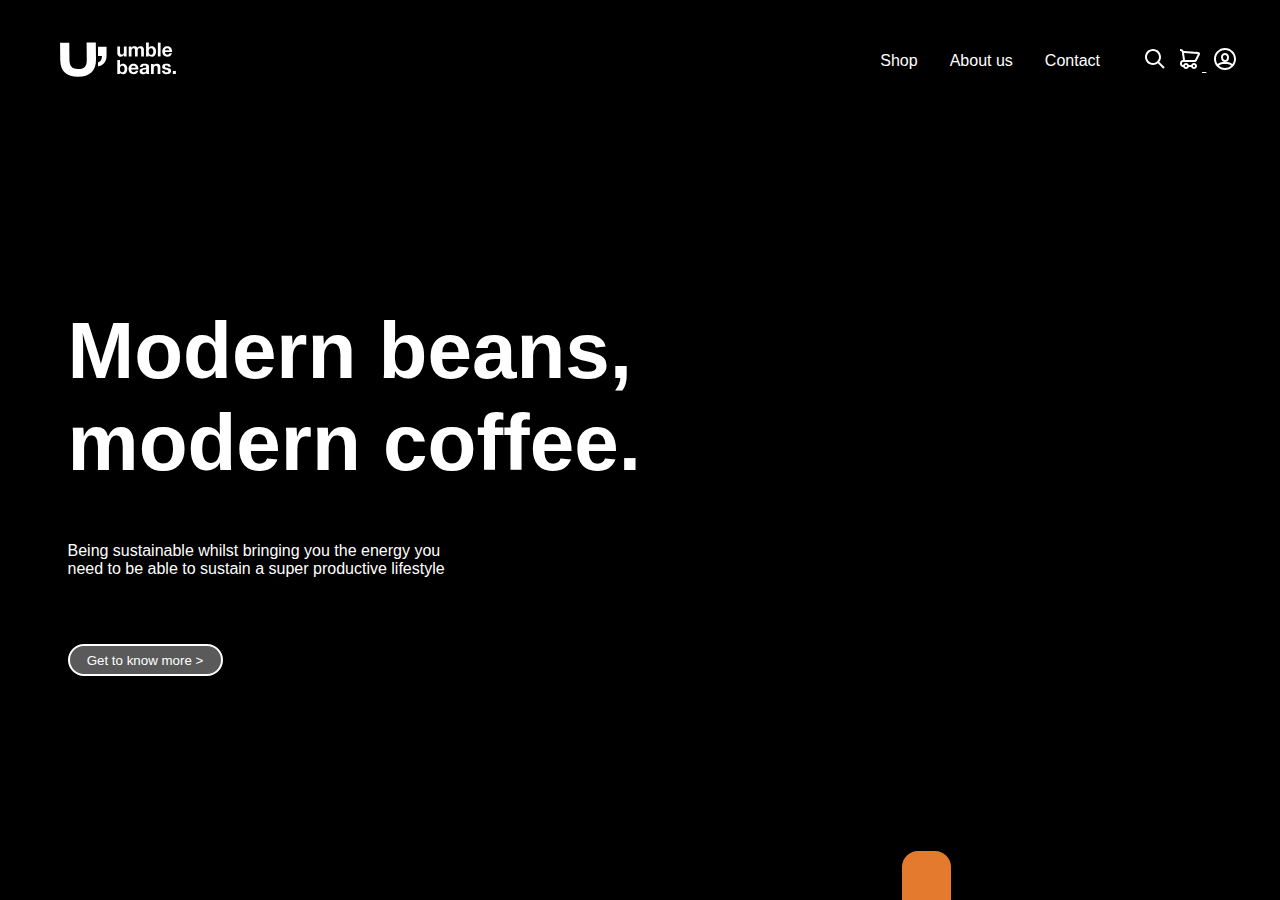
==== index.html @ 1041ba81 "added links to shopping cart" ====
<!DOCTYPE html>
<html lang="en">
  <head>
    <meta charset="UTF-8" />
    <meta http-equiv="X-UA-Compatible" content="IE=edge" />
    <meta name="viewport" content="width=device-width, initial-scale=1.0" />
    <title>Umble Beans</title>
    <link rel="stylesheet" href="style.css" />
    <link rel="icon" href="logos/logo-simple-white.svg" />
  </head>
  <body>
    <div class="hcontainer">
      <nav class="nav">
        <div class="nav-left">
          <a href="./index.html">
            <img
              src="./logos/logo-white.svg"
              alt="umble beans logo"
              class="nav-logo"
            />
          </a>
        </div>
        <div class="nav-right">
          <a href="product-page.html" class="nav-item">Shop</a>
          <a class="nav-item">About us</a>
          <a class="nav-item">Contact</a>
          <div class="nav-icon-wrapper">
            <a class="nav-icon">
              <img src="./icons/search.svg" alt="search-icon" />
            </a>
            <a class="nav-icon" href="./shopping-cart.html">
              <img src="./icons/cart.svg" alt="shopping-cart-icon" />
            </a>
            <a class="nav-icon">
              <img src="./icons/user.svg" alt="user-profile-icon" />
            </a>
          </div>
        </div>
      </nav>
      <main class="main">
        <div class="main_content">
          <h1 class="modern_h1">Modern beans, modern coffee.</h1>
          <p class="intro">
            Being sustainable whilst bringing you the energy you need to be able
            to sustain a super productive lifestyle
          </p>
          <a href="#"><button class="btn_more">Get to know more ></button></a>
        </div>
        <div class="chatbox"><div class="chat"></div></div>
      </main>
    </div>
  </body>
</html>
---- style.css ----
body,
html {
  margin: 0;
  background-color: black;
  font-family: Helvetica, sans-serif;
  /* here we have to change it so that it's some kinda google font other whise it doesnt work on windows and linux */
}
.hcontainer {
  display: grid;
  grid-template-columns: 1fr 1fr 1fr 1fr;
  grid-template-rows: 1fr 7fr;
  grid-template-areas:
    "nav nav nav nav"
    "main main main main";
  height: 100vh;
}

/* NAVIGATION */
.nav {
  display: flex;
  flex-direction: row;
  align-items: center;
  justify-content: space-between;
  align-content: center;
  flex-wrap: wrap;
  padding: 2.5rem;
  font-style: bold;
  grid-area: nav;
  max-height: 7vh;
}

.nav-left {
  display: flex;
  align-items: center;
  flex-direction: row;
}

.nav-right {
  display: flex;
  flex-direction: row;
  align-items: center;
}

.nav-item {
  color: white;
  padding-left: 1rem;
  padding-right: 1rem;
  text-decoration: none;
}

.nav-item:hover {
  color: orange;
  text-decoration: underline;
  cursor: pointer;
}

.nav-icon {
  color: white;
  padding-left: 0.2rem;
  padding-right: 0.2rem;
}

.nav-icon-wrapper {
  margin-left: 1.5rem;
}

.nav-logo {
  width: 10vw;
  margin-left: 1vw;
}

.main {
  display: grid;
  grid-area: main;
  background-color: rgb(0, 0, 0);
  grid-template-columns: 1fr 1fr;
  grid-template-rows: 2fr 9fr 1fr;
  grid-template-areas:
    " . . "
    "  main_content . "
    " . chatbox ";
  justify-items: center;
  color: #ffffff;
  background-image: url("Images/start-background.png");
  background-repeat: no-repeat;
  background-size: cover;
  align-items: flex-start;
  padding-left: 5%;
}

.main_content {
  grid-area: main_content;
}
.modern_h1 {
  max-width: 601px;
}
.chatbox {
  grid-area: chatbox;
  display: flex;
  align-items: flex-end;
  justify-content: center;
  height: 100%;
  justify-content: flex-end;
  margin-right: 100px;
}
.chat {
  grid-area: chat;
  width: 49px;
  height: 49px;
  left: 1165px;
  top: 783px;
  background: #e37a2d;
  border-radius: 16px 16px 0px 0px;
}
.btn_more {
  box-sizing: border-box;

  width: 155px;
  height: 32px;
  left: 1056px;
  top: 471px;

  background: #5a5a5a;
  border: 2px solid #ffffff;
  border-radius: 19px;
  color: #ffffff;
  cursor: pointer;
  margin-top: 50px;
}
h1 {
  font-size: 60pt;
}
.intro {
  max-width: 400px;
}
::-webkit-scrollbar {
  width: 0.5rem;
}
::-webkit-scrollbar-track {
  background: black;
  margin-block: 5px;
}
::-webkit-scrollbar-thumb {
  background: #e37a2d;
  border-radius: 4px;
}

@media only screen and (min-width: 2000px) {
  h1 {
    font-size: 80pt;
  }
}
@media only screen and (max-width: 900px) {
  h1 {
    font-size: 35pt;
  }
  .main {
    display: grid;
    grid-area: main;
    background-color: rgb(0, 0, 0);
    grid-template-columns: 1fr 1fr;
    grid-template-rows: 9fr 1fr;
    grid-template-areas:
      "  main_content . "
      " . chatbox ";
    justify-items: center;
    color: #ffffff;
    background-image: url("Images/start-background.png");
    background-repeat: no-repeat;
    background-size: cover;
    align-items: flex-start;
    padding-left: 5%;
  }
  .main_content {
    max-width: 500px;
    min-width: 300px;
  }
  .nav {
    display: flex;
    flex-direction: row;
    align-items: center;
    justify-content: space-between;
    align-content: center;
    flex-wrap: wrap;
    padding: 1rem;
    font-style: bold;
    grid-area: nav;
    max-height: 5vh;
  }
}

/* HOME */
.pcontainer {
  display: grid;
  grid-template-columns: 1fr 1fr 1fr 1fr;
  grid-template-rows: auto auto 200px auto;
  grid-template-areas:
    "nav nav nav nav"
    "header header header header"
    " . . . . "
    "pmain pmain pmain pmain";
    padding-bottom: 10px;
}
.all-products {
  color: #ffffff;
  margin-top: -143.09px;
}
.all-products-text {
  font-size: 38pt;
}

.pmain {
  display: grid;
  grid-area: pmain;
  grid-template-columns: repeat(auto-fit, 400px);
  gap: 3rem;
  justify-content: center;
}
.pcontent {
  background-color: rgb(202, 202, 202);
  height: 400px;
  border-radius: 10px;
  cursor: pointer;
  overflow: hidden;
  position: relative;
  display: grid;
}
.product {
  width: 400px;
}
.img-container {
  margin-top: -15%;
  height: 400px;
}

.product-name {
  background-color: rgb(255, 255, 255);
  height: 150px;
  margin-top: -15%;
  display: flex;
  flex-direction: row-reverse;
  justify-content: space-between;
  padding: 20px;
  
  
}
.add{
  width: 20px;
  height: 20px;
  border-radius: 20px;
  border-style: solid;
  border-color: black;
  border-width: 2px;
}
.name-price{
  color: black;
  display: flex;
  flex-direction: column;
  align-items: flex-start;


}
.price{
  margin-left: 0;
  margin-top: 7px;

}
.name{
  margin: 0;

}
.header{
  grid-area: header;
  background-color: white;
}
.header-left {
 
  color: black;
  font-family: Arial, Helvetica, sans-serif;
  font-size: medium;
  display: flex;
  justify-content: flex-start;
  padding-inline-start: 2%;
  padding-inline-end: 20%;
  justify-content: space-between;
  height: 3.5rem;
  align-items: center;
  width: 50%;
}
.products:hover,
.products:focus {
  color: #e37a2d;
  cursor: pointer;
  text-decoration-line: underline;
  
}


@media only screen and (max-width: 900px) {
  .pmain {
    display: grid;
    grid-area: pmain;
    grid-template-columns: repeat(auto-fit, 300px);
    gap: 3rem;
    justify-content: center;
  }
  .pcontent {
    background-color: rgb(202, 202, 202);
    height: 300px;
    border-radius: 10px;
    cursor: pointer;
  }
  .product {
    width: 300px;
  }
  .img-container {
    margin-top: -15%;
    height: 300px;
  }
  .product-name {
    background-color: rgb(255, 255, 255);
    height: 150px;
    margin-top: -15%;
    display: flex;
    flex-direction: row-reverse;
    justify-content: space-between;
    padding: 10px;
    
    
  }
}
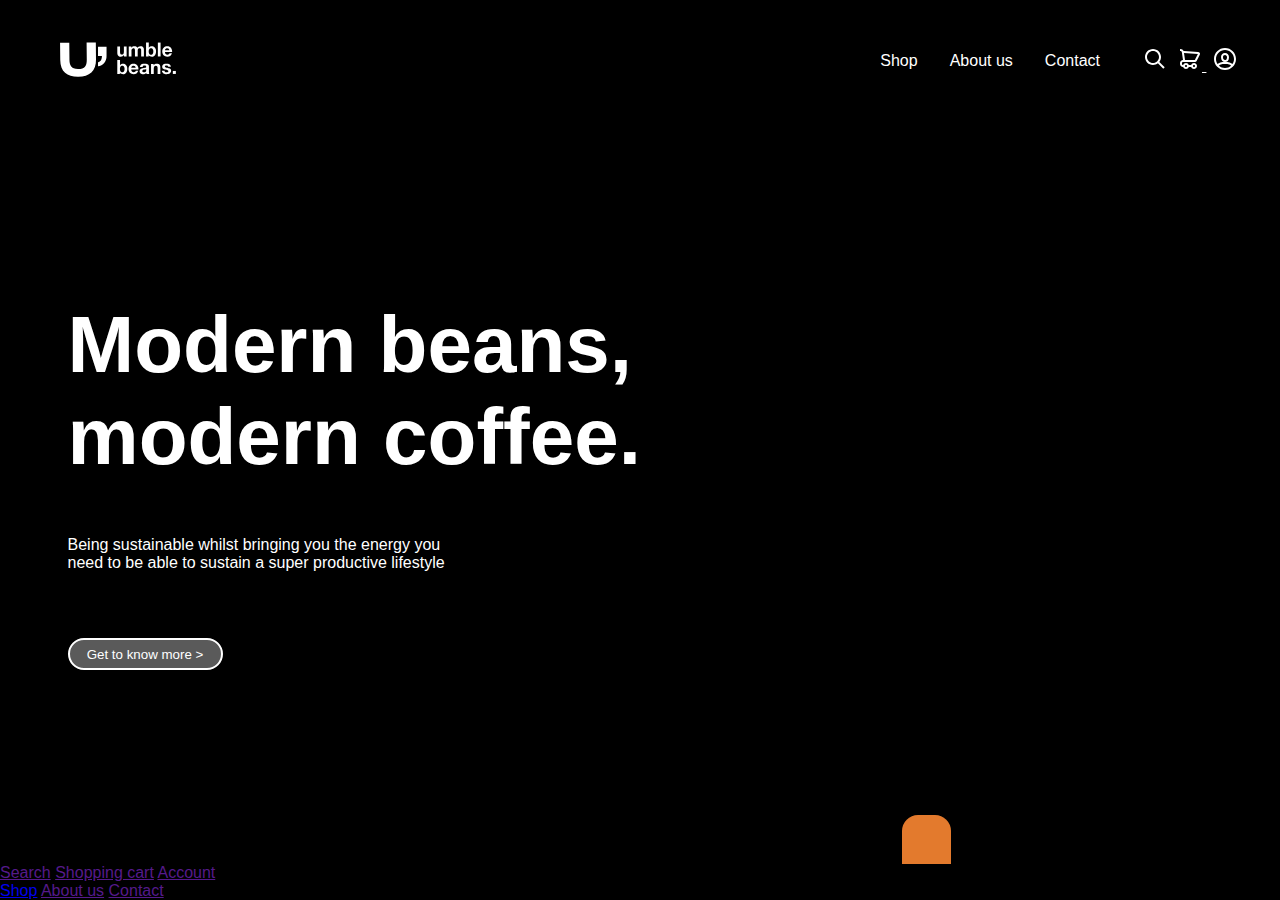
==== commit e0e29d3c: "hamburger" ====
--- a/index.html
+++ b/index.html
@@ -7,9 +7,24 @@
     <title>Umble Beans</title>
     <link rel="stylesheet" href="style.css" />
     <link rel="icon" href="logos/logo-simple-white.svg" />
+    <script src="main.js" defer></script>
   </head>
   <body>
     <div class="hcontainer">
+      <div class="slide-menu">
+        <nav class="slide-nav">
+          <div class="slide-icons">
+            <a class="slide-nav-item" href="">Search</a>
+            <a class="slide-nav-item" href="">Shopping cart</a>
+            <a class="slide-nav-item" href="">Account</a>
+          </div>
+          <div class="pages">
+            <a class="slide-nav-item" href="product-page.html">Shop</a>
+            <a class="slide-nav-item" href="">About us</a>
+            <a class="slide-nav-item" href="">Contact</a>
+          </div>
+        </nav>
+      </div>
       <nav class="nav">
         <div class="nav-left">
           <a href="./index.html">
@@ -35,6 +50,9 @@
               <img src="./icons/user.svg" alt="user-profile-icon" />
             </a>
           </div>
+          <div class="hamburger-btn">
+            <div class="hamburger"></div>
+          </div>
         </div>
       </nav>
       <main class="main">
--- a/style.css
+++ b/style.css
@@ -182,10 +182,148 @@
     justify-content: space-between;
     align-content: center;
     flex-wrap: wrap;
-    padding: 1rem;
+    padding: 2.5rem;
     font-style: bold;
     grid-area: nav;
     max-height: 5vh;
+    position: relative;
+  }
+  .nav-left {
+    display: flex;
+    align-items: center;
+    flex-direction: row;
+  }
+
+  .nav-right {
+    display: flex;
+    flex-direction: row;
+    align-items: center;
+  }
+
+  .nav-item {
+    color: white;
+    padding-left: 1rem;
+    padding-right: 1rem;
+    text-decoration: none;
+    display: none;
+  }
+
+  .nav-item:hover {
+    color: orange;
+    text-decoration: underline;
+    cursor: pointer;
+  }
+
+  .nav-icon {
+    color: white;
+    padding-left: 0.2rem;
+    padding-right: 0.2rem;
+    display: none;
+  }
+
+  .nav-icon-wrapper {
+    margin-left: 1.5rem;
+  }
+
+  .nav-logo {
+    max-width: 70px;
+    min-height: 60px;
+
+    margin-left: 1vw;
+    content: url("/logos/logo-simple-white.svg");
+  }
+  .hamburger-btn {
+    position: relative;
+    display: flex;
+    justify-content: center;
+    align-items: center;
+    cursor: pointer;
+    transition: all 0.5s ease-in-out;
+    width: 40px;
+    height: 40px;
+  }
+  .hamburger {
+    width: 30px;
+    height: 4px;
+    background-color: #ffffff;
+    border-radius: 2px;
+    transition: all 0.5s ease-in-out;
+  }
+
+  .hamburger::before,
+  .hamburger::after {
+    content: "";
+    position: absolute;
+    width: 30px;
+    height: 4px;
+    background-color: #ffffff;
+    border-radius: 2px;
+    transition: all 0.5s ease-in-out;
+  }
+  .hamburger::before {
+    transform: translateY(-10px);
+  }
+  .hamburger::after {
+    transform: translateY(10px);
+  }
+  .hamburger-btn.open .hamburger {
+    transform: translate(20px);
+    background: transparent;
+  }
+  .hamburger-btn.open .hamburger::before {
+    transform: rotate(45deg) translate(-15px, 15px);
+  }
+  .hamburger-btn.open .hamburger::after {
+    transform: rotate(-45deg) translate(-15px, -15px);
+  }
+  .slide-menu {
+    position: relative;
+    display: grid;
+    grid-column-start: 1;
+    grid-column-end: 5;
+    grid-row-start: 2;
+    grid-row-end: 3;
+    background-color: rgba(2, 2, 2, 1);
+    z-index: 2;
+    display: none;
+  }
+  .slide-menu.open-slide {
+    display: flex;
+    animation-name: slide;
+    animation-duration: 0.5s;
+    animation-fill-mode: forwards;
+    animation-timing-function: ease-in-out;
+  }
+  .slide-nav {
+    display: flex;
+    flex-direction: column;
+    height: 50%;
+    margin-left: 15px;
+  }
+  .slide-icons,
+  .pages {
+    display: flex;
+    flex-direction: column;
+    gap: 5px;
+    font-size: 15pt;
+    margin-top: 50px;
+  }
+  .slide-nav-item {
+    color: white;
+    text-decoration: none;
+  }
+  .slide-nav-item:hover {
+    color: orange;
+    text-decoration: underline;
+  }
+}
+
+@keyframes slide {
+  0% {
+    transform: translateX(100%);
+  }
+  100% {
+    transform: translateX(20%);
   }
 }
 
@@ -199,7 +337,7 @@
     "header header header header"
     " . . . . "
     "pmain pmain pmain pmain";
-    padding-bottom: 10px;
+  padding-bottom: 10px;
 }
 .all-products {
   color: #ffffff;
@@ -241,10 +379,8 @@
   flex-direction: row-reverse;
   justify-content: space-between;
   padding: 20px;
-  
-  
-}
-.add{
+}
+.add {
   width: 20px;
   height: 20px;
   border-radius: 20px;
@@ -252,29 +388,24 @@
   border-color: black;
   border-width: 2px;
 }
-.name-price{
+.name-price {
   color: black;
   display: flex;
   flex-direction: column;
   align-items: flex-start;
-
-
-}
-.price{
+}
+.price {
   margin-left: 0;
   margin-top: 7px;
-
-}
-.name{
+}
+.name {
   margin: 0;
-
-}
-.header{
+}
+.header {
   grid-area: header;
   background-color: white;
 }
 .header-left {
- 
   color: black;
   font-family: Arial, Helvetica, sans-serif;
   font-size: medium;
@@ -292,9 +423,7 @@
   color: #e37a2d;
   cursor: pointer;
   text-decoration-line: underline;
-  
-}
-
+}
 
 @media only screen and (max-width: 900px) {
   .pmain {
@@ -325,7 +454,5 @@
     flex-direction: row-reverse;
     justify-content: space-between;
     padding: 10px;
-    
-    
-  }
-}
+  }
+}
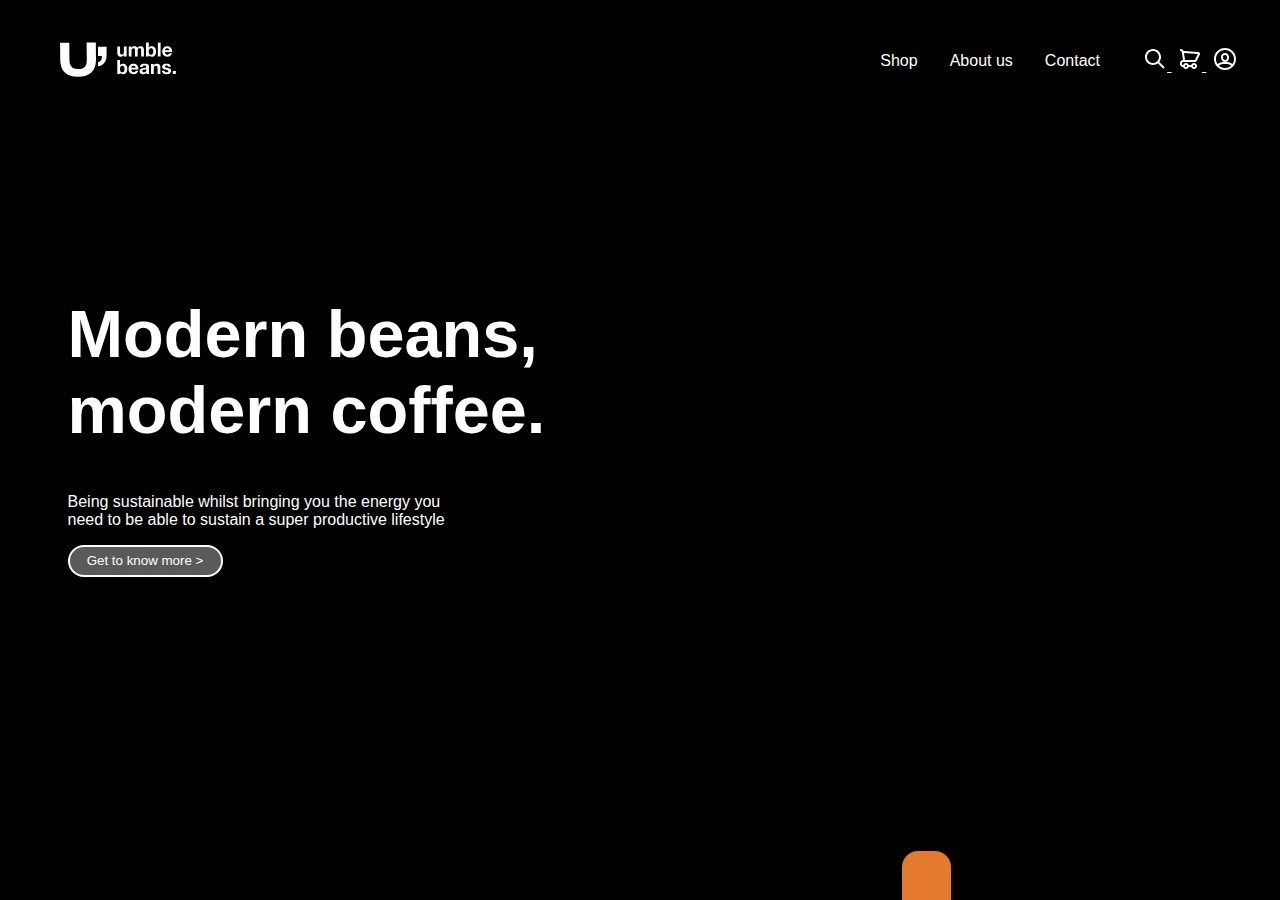
==== commit b850889c: "small screen header" ====
--- a/index.html
+++ b/index.html
@@ -40,7 +40,7 @@
           <a class="nav-item">About us</a>
           <a class="nav-item">Contact</a>
           <div class="nav-icon-wrapper">
-            <a class="nav-icon">
+            <a class="nav-icon" href="">
               <img src="./icons/search.svg" alt="search-icon" />
             </a>
             <a class="nav-icon" href="./shopping-cart.html">
--- a/style.css
+++ b/style.css
@@ -3,8 +3,14 @@
   margin: 0;
   background-color: black;
   font-family: Helvetica, sans-serif;
+  overflow-x: hidden;
+
   /* here we have to change it so that it's some kinda google font other whise it doesnt work on windows and linux */
 }
+html.html-noscroll {
+  overflow-y: hidden;
+}
+
 .hcontainer {
   display: grid;
   grid-template-columns: 1fr 1fr 1fr 1fr;
@@ -125,10 +131,9 @@
   border-radius: 19px;
   color: #ffffff;
   cursor: pointer;
-  margin-top: 50px;
 }
 h1 {
-  font-size: 60pt;
+  font-size: 50pt;
 }
 .intro {
   max-width: 400px;
@@ -144,6 +149,9 @@
   background: #e37a2d;
   border-radius: 4px;
 }
+.slide-menu {
+  display: none;
+}
 
 @media only screen and (min-width: 2000px) {
   h1 {
@@ -154,6 +162,7 @@
   h1 {
     font-size: 35pt;
   }
+
   .main {
     display: grid;
     grid-area: main;
@@ -230,7 +239,7 @@
     min-height: 60px;
 
     margin-left: 1vw;
-    content: url("/logos/logo-simple-white.svg");
+    content: url("logos/logo-simple-white.svg");
   }
   .hamburger-btn {
     position: relative;
@@ -286,6 +295,8 @@
     background-color: rgba(2, 2, 2, 1);
     z-index: 2;
     display: none;
+    border-radius: 0px 20px;
+    padding-left: 30%;
   }
   .slide-menu.open-slide {
     display: flex;
@@ -328,6 +339,7 @@
 }
 
 /* HOME */
+
 .pcontainer {
   display: grid;
   grid-template-columns: 1fr 1fr 1fr 1fr;
@@ -404,6 +416,9 @@
 .header {
   grid-area: header;
   background-color: white;
+  display: flex;
+  justify-content: space-between;
+  min-height: 5vh;
 }
 .header-left {
   color: black;
@@ -412,11 +427,28 @@
   display: flex;
   justify-content: flex-start;
   padding-inline-start: 2%;
-  padding-inline-end: 20%;
   justify-content: space-between;
   height: 3.5rem;
   align-items: center;
   width: 50%;
+}
+.header-right {
+  display: flex;
+  padding-inline-end: 5%;
+  align-items: center;
+  gap: 10px;
+}
+.filter,
+.sort {
+  width: 109px;
+  height: 34px;
+  left: 987px;
+  top: 145px;
+  border: 1px solid #7c7c7c;
+  border-radius: 18px;
+  display: flex;
+  justify-content: space-around;
+  align-items: center;
 }
 .products:hover,
 .products:focus {
@@ -424,14 +456,42 @@
   cursor: pointer;
   text-decoration-line: underline;
 }
+.pslide-menu {
+  display: none;
+}
+.small-header {
+  display: none;
+}
 
 @media only screen and (max-width: 900px) {
   .pmain {
-    display: grid;
-    grid-area: pmain;
     grid-template-columns: repeat(auto-fit, 300px);
     gap: 3rem;
-    justify-content: center;
+  }
+  .small-header {
+    display: flex;
+    justify-content: space-between;
+    width: 100%;
+    padding-inline-start: 10%;
+    padding-inline-end: 10%;
+    font-weight: bolder;
+    font-size: 13pt;
+  }
+  .small-header-right,
+  .small-header-left {
+    display: flex;
+    gap: 10px;
+    align-items: center;
+  }
+  .small-downarrow {
+    height: 8px;
+  }
+  .small-filter {
+    height: 16px;
+  }
+  .header-left,
+  .header-right {
+    display: none;
   }
   .pcontent {
     background-color: rgb(202, 202, 202);
@@ -455,4 +515,52 @@
     justify-content: space-between;
     padding: 10px;
   }
-}
+
+  .pslide-menu {
+    position: relative;
+
+    background-color: rgba(2, 2, 2, 1);
+    display: none;
+    grid-column-start: 1;
+    grid-column-end: 5;
+    grid-row-start: 2;
+    grid-row-end: 5;
+    z-index: 2;
+    height: 100vh;
+    border-radius: 0px 20px;
+    padding-left: 30%;
+  }
+  .pslide-menu.popen-slide {
+    display: flex;
+    animation-name: slide;
+    animation-duration: 0.5s;
+    animation-fill-mode: forwards;
+    animation-timing-function: ease-in-out;
+  }
+
+  .slide-nav {
+    display: flex;
+    flex-direction: column;
+    height: 50%;
+    margin-left: 15px;
+    position: sticky;
+    top: 0;
+    z-index: 3;
+  }
+  .slide-icons,
+  .pages {
+    display: flex;
+    flex-direction: column;
+    gap: 5px;
+    font-size: 15pt;
+    margin-top: 50px;
+  }
+  .slide-nav-item {
+    color: white;
+    text-decoration: none;
+  }
+  .slide-nav-item:hover {
+    color: orange;
+    text-decoration: underline;
+  }
+}
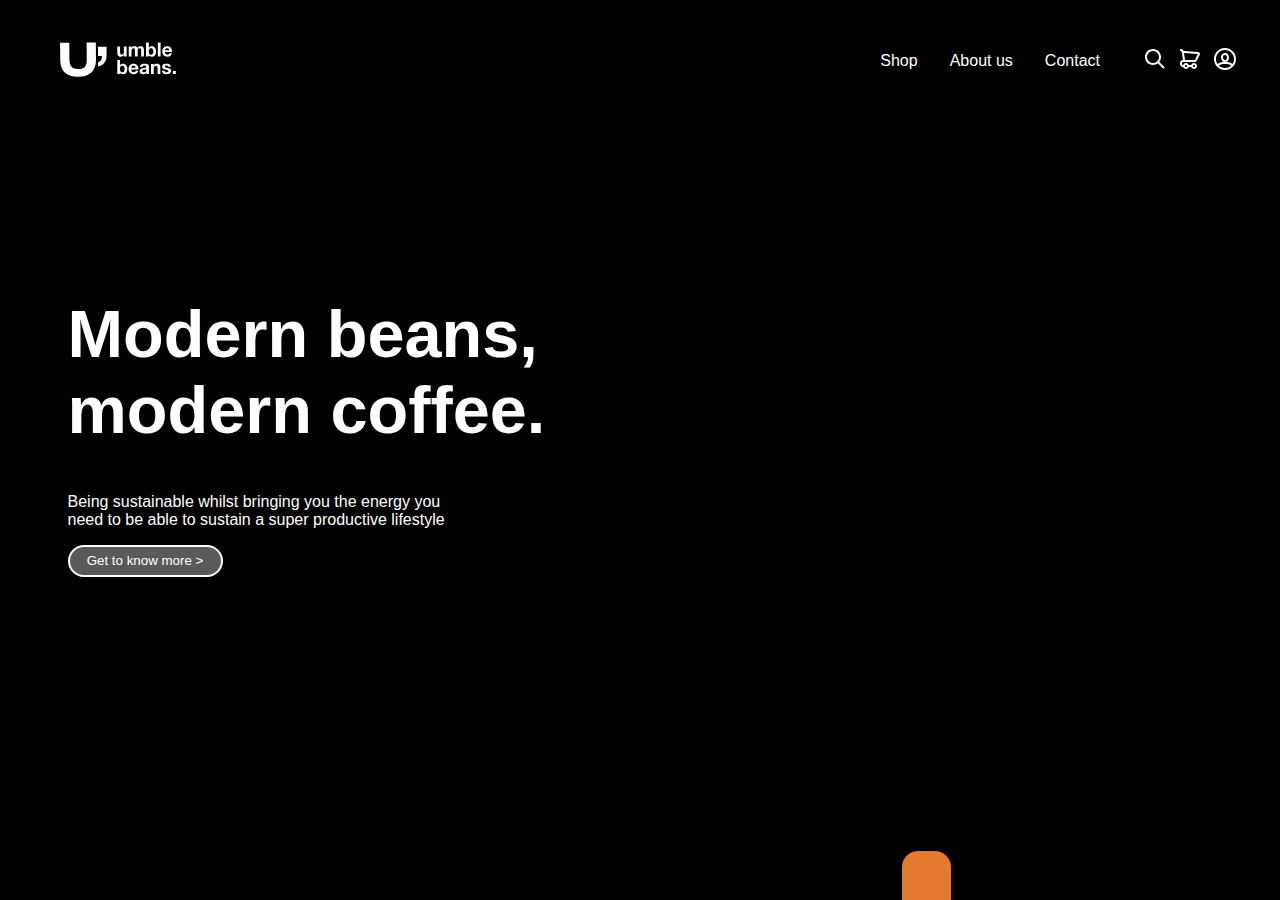
==== commit 1b3fb03b: "shopping cart counter added (somewhat)" ====
--- a/index.html
+++ b/index.html
@@ -15,7 +15,9 @@
         <nav class="slide-nav">
           <div class="slide-icons">
             <a class="slide-nav-item" href="">Search</a>
-            <a class="slide-nav-item" href="">Shopping cart</a>
+            <a class="slide-nav-item" href="shopping-cart.html"
+              >Shopping cart</a
+            >
             <a class="slide-nav-item" href="">Account</a>
           </div>
           <div class="pages">
--- a/style.css
+++ b/style.css
@@ -7,10 +7,69 @@
 
   /* here we have to change it so that it's some kinda google font other whise it doesnt work on windows and linux */
 }
+/* Removes overflow when slide menu is open. Triggered by js */
 html.html-noscroll {
   overflow-y: hidden;
 }
 
+/* NAVIGATION */
+.nav {
+  display: flex;
+  flex-direction: row;
+  align-items: center;
+  justify-content: space-between;
+  align-content: center;
+  flex-wrap: wrap;
+  padding: 2.5rem;
+  font-style: bold;
+  grid-area: nav;
+  max-height: 7vh;
+}
+
+.nav a {
+  text-decoration: none;
+}
+
+.nav-left {
+  display: flex;
+  align-items: center;
+  flex-direction: row;
+}
+
+.nav-right {
+  display: flex;
+  flex-direction: row;
+  align-items: center;
+}
+
+.nav-item {
+  color: white;
+  padding-left: 1rem;
+  padding-right: 1rem;
+  text-decoration: none;
+}
+
+.nav-item:hover {
+  color: orange;
+  text-decoration: underline;
+  cursor: pointer;
+}
+
+.nav-icon {
+  color: white;
+  padding-left: 0.2rem;
+  padding-right: 0.2rem;
+}
+
+.nav-icon-wrapper {
+  margin-left: 1.5rem;
+}
+
+.nav-logo {
+  width: 10vw;
+  margin-left: 1vw;
+}
+/*Home */
 .hcontainer {
   display: grid;
   grid-template-columns: 1fr 1fr 1fr 1fr;
@@ -19,60 +78,6 @@
     "nav nav nav nav"
     "main main main main";
   height: 100vh;
-}
-
-/* NAVIGATION */
-.nav {
-  display: flex;
-  flex-direction: row;
-  align-items: center;
-  justify-content: space-between;
-  align-content: center;
-  flex-wrap: wrap;
-  padding: 2.5rem;
-  font-style: bold;
-  grid-area: nav;
-  max-height: 7vh;
-}
-
-.nav-left {
-  display: flex;
-  align-items: center;
-  flex-direction: row;
-}
-
-.nav-right {
-  display: flex;
-  flex-direction: row;
-  align-items: center;
-}
-
-.nav-item {
-  color: white;
-  padding-left: 1rem;
-  padding-right: 1rem;
-  text-decoration: none;
-}
-
-.nav-item:hover {
-  color: orange;
-  text-decoration: underline;
-  cursor: pointer;
-}
-
-.nav-icon {
-  color: white;
-  padding-left: 0.2rem;
-  padding-right: 0.2rem;
-}
-
-.nav-icon-wrapper {
-  margin-left: 1.5rem;
-}
-
-.nav-logo {
-  width: 10vw;
-  margin-left: 1vw;
 }
 
 .main {
@@ -162,85 +167,36 @@
   h1 {
     font-size: 35pt;
   }
-
   .main {
-    display: grid;
-    grid-area: main;
-    background-color: rgb(0, 0, 0);
     grid-template-columns: 1fr 1fr;
     grid-template-rows: 9fr 1fr;
     grid-template-areas:
       "  main_content . "
       " . chatbox ";
-    justify-items: center;
-    color: #ffffff;
     background-image: url("Images/start-background.png");
-    background-repeat: no-repeat;
-    background-size: cover;
-    align-items: flex-start;
-    padding-left: 5%;
   }
   .main_content {
     max-width: 500px;
     min-width: 300px;
   }
   .nav {
-    display: flex;
-    flex-direction: row;
-    align-items: center;
-    justify-content: space-between;
-    align-content: center;
-    flex-wrap: wrap;
-    padding: 2.5rem;
-    font-style: bold;
-    grid-area: nav;
     max-height: 5vh;
-    position: relative;
-  }
-  .nav-left {
-    display: flex;
-    align-items: center;
-    flex-direction: row;
-  }
-
-  .nav-right {
-    display: flex;
-    flex-direction: row;
-    align-items: center;
   }
 
   .nav-item {
-    color: white;
-    padding-left: 1rem;
-    padding-right: 1rem;
-    text-decoration: none;
     display: none;
   }
 
-  .nav-item:hover {
-    color: orange;
-    text-decoration: underline;
-    cursor: pointer;
-  }
-
   .nav-icon {
-    color: white;
-    padding-left: 0.2rem;
-    padding-right: 0.2rem;
     display: none;
-  }
-
-  .nav-icon-wrapper {
-    margin-left: 1.5rem;
   }
 
   .nav-logo {
     max-width: 70px;
     min-height: 60px;
-
-    margin-left: 1vw;
     content: url("logos/logo-simple-white.svg");
   }
+  /*The hamburger menu was implemented from codeSTACKr's youtube video: https://www.youtube.com/watch?v=dIyVTjJAkLw&ab_channel=codeSTACKr*/
   .hamburger-btn {
     position: relative;
     display: flex;
@@ -285,6 +241,7 @@
   .hamburger-btn.open .hamburger::after {
     transform: rotate(-45deg) translate(-15px, -15px);
   }
+  /*Slide menu triggered from js by pressing the hamburger-btn*/
   .slide-menu {
     position: relative;
     display: grid;
@@ -338,7 +295,7 @@
   }
 }
 
-/* HOME */
+/* Shop */
 
 .pcontainer {
   display: grid;
@@ -470,10 +427,8 @@
   }
   .small-header {
     display: flex;
-    justify-content: space-between;
+    justify-content: space-around;
     width: 100%;
-    padding-inline-start: 10%;
-    padding-inline-end: 10%;
     font-weight: bolder;
     font-size: 13pt;
   }
@@ -537,30 +492,4 @@
     animation-fill-mode: forwards;
     animation-timing-function: ease-in-out;
   }
-
-  .slide-nav {
-    display: flex;
-    flex-direction: column;
-    height: 50%;
-    margin-left: 15px;
-    position: sticky;
-    top: 0;
-    z-index: 3;
-  }
-  .slide-icons,
-  .pages {
-    display: flex;
-    flex-direction: column;
-    gap: 5px;
-    font-size: 15pt;
-    margin-top: 50px;
-  }
-  .slide-nav-item {
-    color: white;
-    text-decoration: none;
-  }
-  .slide-nav-item:hover {
-    color: orange;
-    text-decoration: underline;
-  }
-}
+}
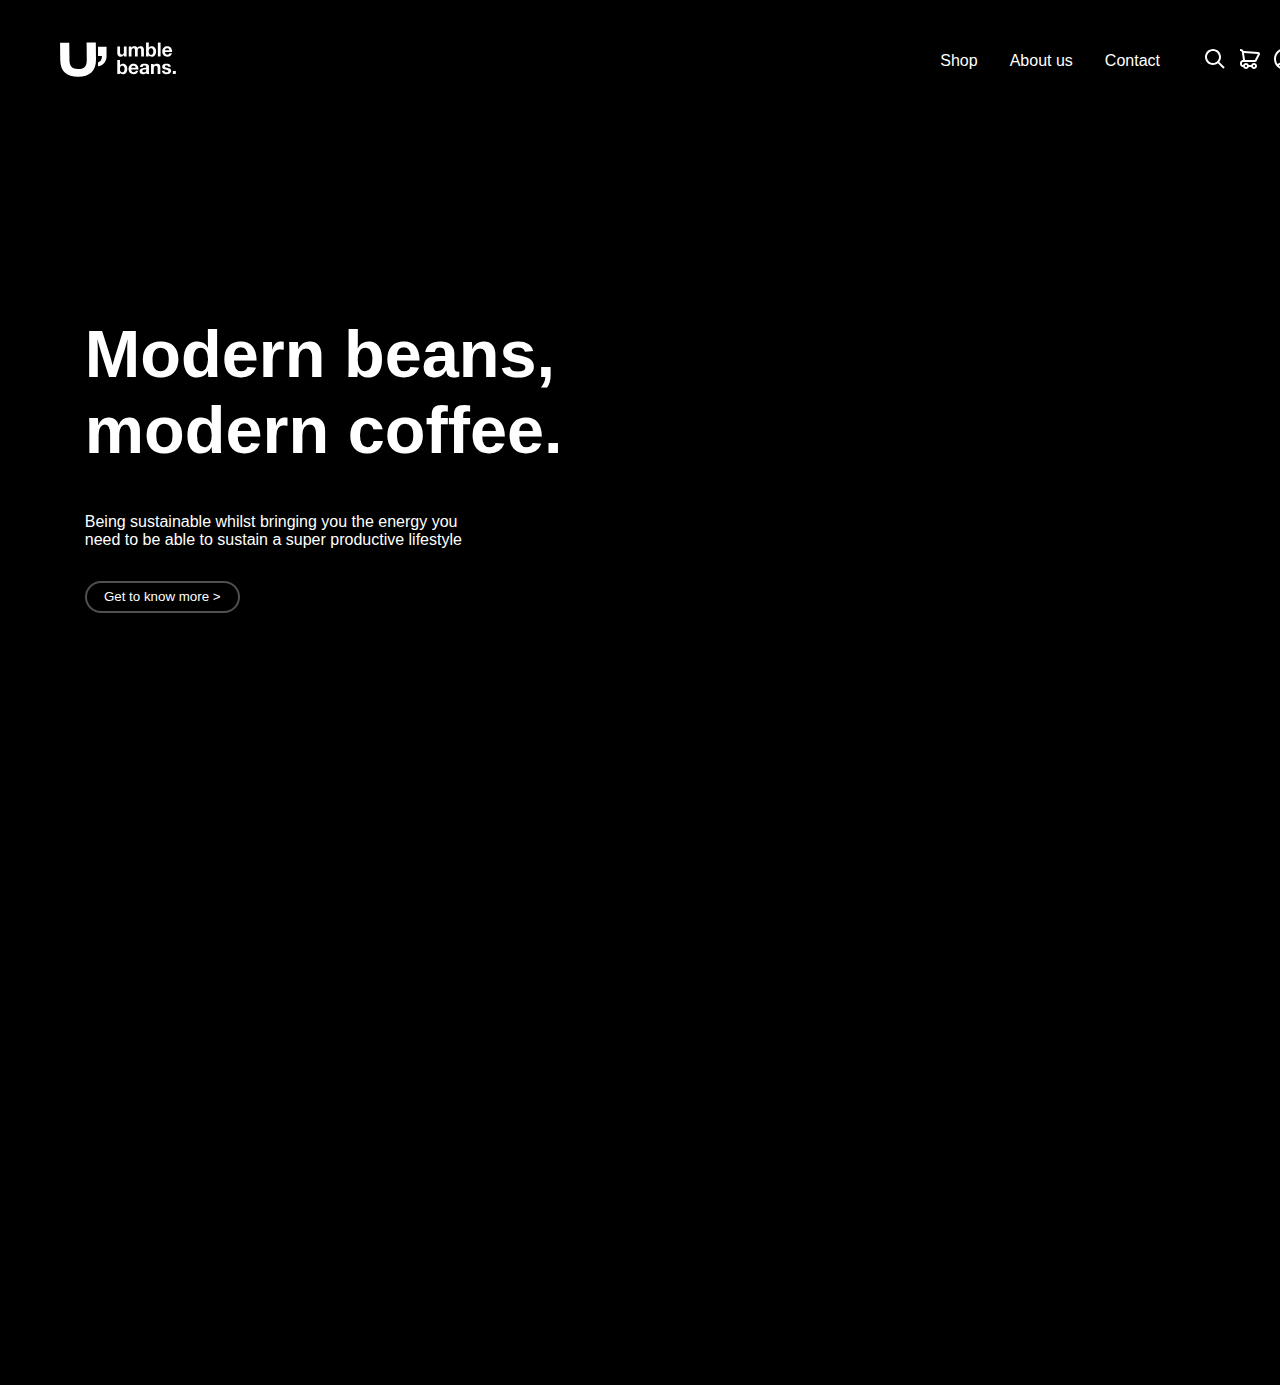
==== commit 62f44de0: "footer, background, small adjustmens" ====
--- a/index.html
+++ b/index.html
@@ -66,8 +66,56 @@
           </p>
           <a href="#"><button class="btn_more">Get to know more ></button></a>
         </div>
-        <div class="chatbox"><div class="chat"></div></div>
+        <!-- <div class="chatbox"><div class="chat"></div></div> -->
       </main>
+      <footer>
+        <div class="links-wrapper">
+          <div class="link-wrapper">
+            <h3>Abous us</h3>
+            <a href="">The company</a><br />
+            <a href="">Privacy policy</a><br />
+            <a href="">Terms & conditions</a><br />
+            <a href="">Stories & news</a><br />
+            <a href="">Careers</a><br />
+          </div>
+          <div class="link-wrapper">
+            <h3>Shop</h3>
+            <a href="./product-page.html">All products</a> <br />
+            <a href="">Coffee beans</a><br />
+            <a href="">Ground coffee</a><br />
+            <a href="">Instant coffee</a><br />
+            <a href="">Accesories</a><br />
+          </div>
+          <div class="link-wrapper">
+            <h3>Service</h3>
+            <a href="">FAQs</a><br />
+            <a href="">Shipping & returns</a><br />
+            <a href="">Customer service</a><br />
+            <a href="">Contact</a><br />
+            <a href="">Giveaway terms</a><br />
+          </div>
+        </div>
+        <div class="socials-wrapper">
+          <a href=""
+            ><img
+              src="./icons/instagram.svg"
+              alt="instagram"
+              class="footer-img"
+          /></a>
+          <a href=""
+            ><img src="./icons/facebook.svg" alt="facebook" class="footer-img"
+          /></a>
+          <a href=""
+            ><img src="./icons/twitter.svg" alt="twitter" class="footer-img"
+          /></a>
+          <a href=""
+            ><img src="./icons/youtube.svg" alt="youtube" class="footer-img"
+          /></a>
+        </div>
+        <div class="LLC-wrapper">
+          <p>©2022. Umble Beans, LLC. All rights reserved.</p>
+        </div>
+      </footer>
     </div>
   </body>
 </html>
--- a/style.css
+++ b/style.css
@@ -23,7 +23,7 @@
   padding: 2.5rem;
   font-style: bold;
   grid-area: nav;
-  max-height: 7vh;
+  max-height: 6vh;
 }
 
 .nav a {
@@ -82,6 +82,7 @@
 
 .main {
   display: grid;
+  height: 100vh;
   grid-area: main;
   background-color: rgb(0, 0, 0);
   grid-template-columns: 1fr 1fr;
@@ -92,9 +93,10 @@
     " . chatbox ";
   justify-items: center;
   color: #ffffff;
-  background-image: url("Images/start-background.png");
+  background-image: url("Images/background-unsplash-4.jpg");
   background-repeat: no-repeat;
   background-size: cover;
+  /* background-position: 0.1rem; */
   align-items: flex-start;
   padding-left: 5%;
 }
@@ -131,11 +133,13 @@
   left: 1056px;
   top: 471px;
 
-  background: #5a5a5a;
-  border: 2px solid #ffffff;
+  background: #000000;
+  border: 2px solid #505050;
   border-radius: 19px;
   color: #ffffff;
   cursor: pointer;
+
+  margin-top: 1rem;
 }
 h1 {
   font-size: 50pt;
@@ -173,7 +177,7 @@
     grid-template-areas:
       "  main_content . "
       " . chatbox ";
-    background-image: url("Images/start-background.png");
+    background-image: url("Images/background-unsplash-2.jpg");
   }
   .main_content {
     max-width: 500px;
@@ -208,8 +212,8 @@
     height: 40px;
   }
   .hamburger {
-    width: 30px;
-    height: 4px;
+    width: 25px;
+    height: 3px;
     background-color: #ffffff;
     border-radius: 2px;
     transition: all 0.5s ease-in-out;
@@ -219,17 +223,17 @@
   .hamburger::after {
     content: "";
     position: absolute;
-    width: 30px;
-    height: 4px;
+    width: 25px;
+    height: 3px;
     background-color: #ffffff;
     border-radius: 2px;
     transition: all 0.5s ease-in-out;
   }
   .hamburger::before {
-    transform: translateY(-10px);
+    transform: translateY(-8px);
   }
   .hamburger::after {
-    transform: translateY(10px);
+    transform: translateY(8px);
   }
   .hamburger-btn.open .hamburger {
     transform: translate(20px);
@@ -349,13 +353,18 @@
   justify-content: space-between;
   padding: 20px;
 }
-.add {
+/*.add {
   width: 20px;
   height: 20px;
   border-radius: 20px;
   border-style: solid;
   border-color: black;
   border-width: 2px;
+} */
+.flag {
+  top: 60%;
+  left: 85%;
+  position: absolute;
 }
 .name-price {
   color: black;
@@ -493,3 +502,53 @@
     animation-timing-function: ease-in-out;
   }
 }
+
+/* FOOTER */
+footer {
+  display: flex;
+  flex-direction: column;
+  width: 100vw;
+}
+
+footer p {
+  color: rgb(81, 81, 81);
+}
+
+.links-wrapper {
+  display: flex;
+  display: row;
+  justify-content: center;
+}
+
+.link-wrapper {
+  color: rgb(154, 154, 154);
+  padding: 3rem;
+  width: 15rem;
+  padding-left: 7rem;
+}
+
+.link-wrapper a {
+  text-decoration: none;
+  color: rgb(154, 154, 154);
+}
+
+.socials-wrapper {
+  display: flex;
+  justify-content: center;
+}
+
+.footer-img {
+  width: 2rem;
+  margin: 1rem;
+}
+
+.LLC-wrapper {
+  display: flex;
+  justify-content: center;
+}
+
+@media only screen and (max-width: 900px) {
+  footer {
+    display: none;
+  }
+}
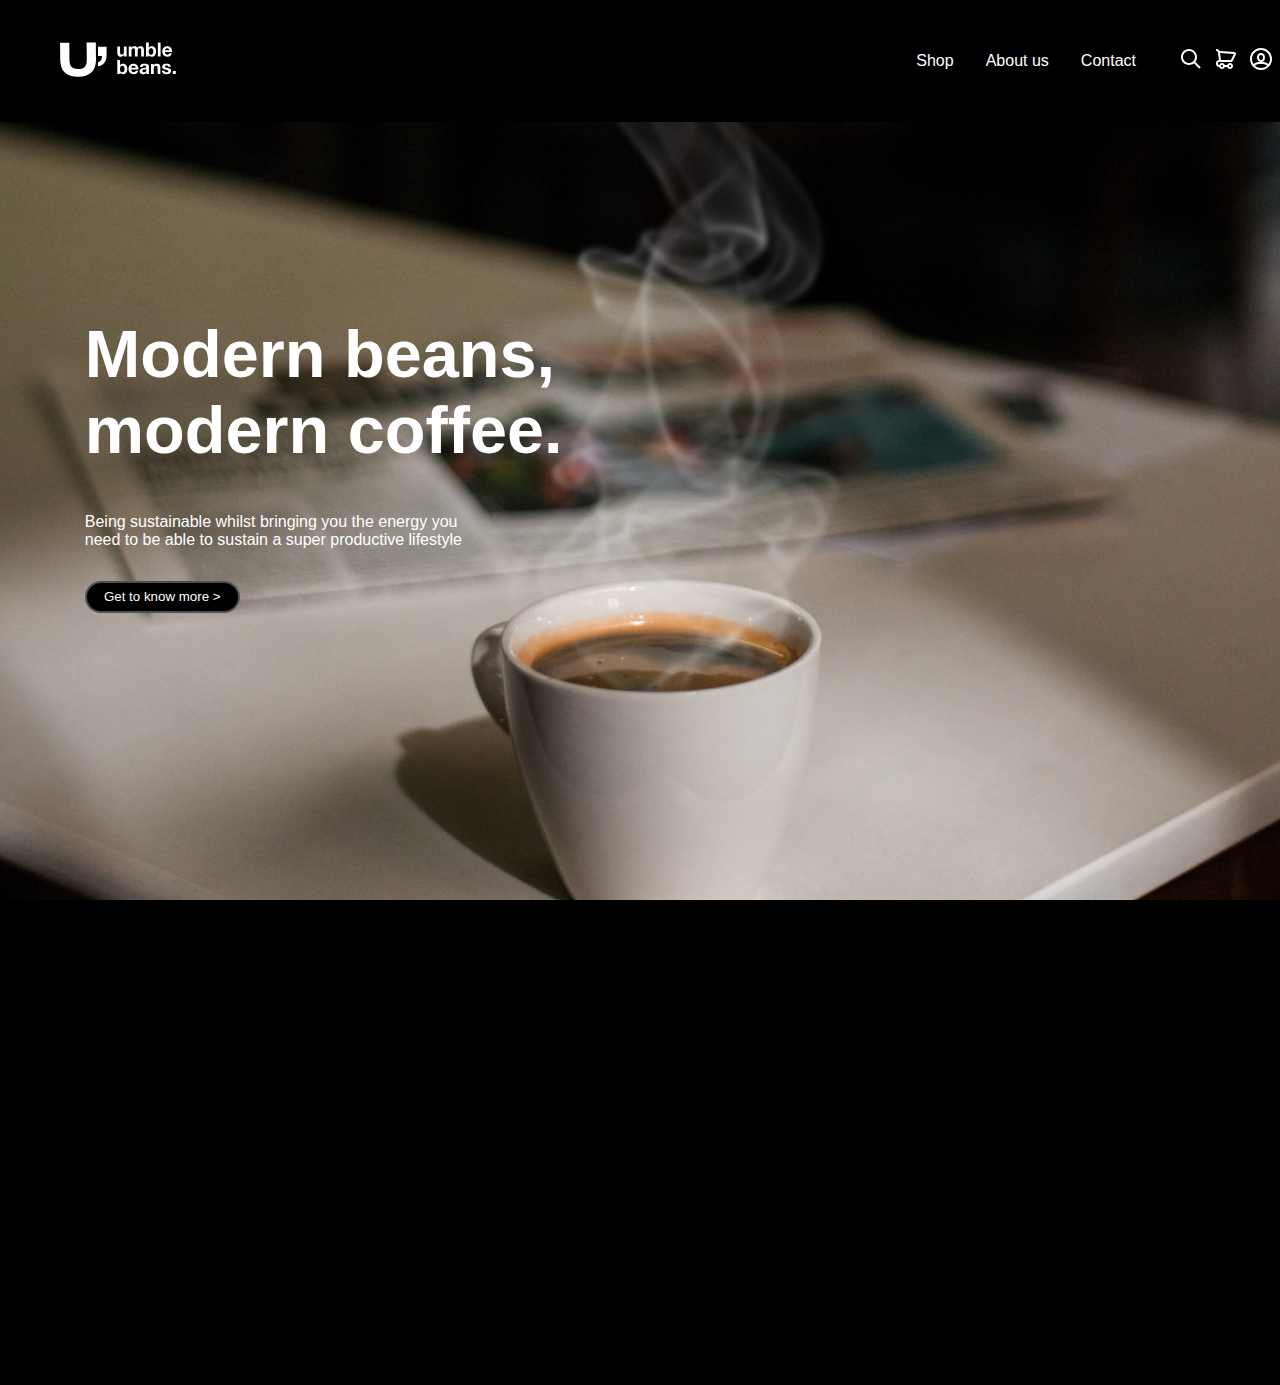
==== commit 33747fdf: "margin adjustments and bg for mobile" ====
--- a/index.html
+++ b/index.html
@@ -27,7 +27,7 @@
           </div>
         </nav>
       </div>
-      <nav class="nav">
+      <nav class="nav header-animation">
         <div class="nav-left">
           <a href="./index.html">
             <img
--- a/style.css
+++ b/style.css
@@ -40,6 +40,7 @@
   display: flex;
   flex-direction: row;
   align-items: center;
+  padding-right: 1.5rem;
 }
 
 .nav-item {
@@ -93,7 +94,7 @@
     " . chatbox ";
   justify-items: center;
   color: #ffffff;
-  background-image: url("Images/background-unsplash-4.jpg");
+  background-image: url("images/background.jpg");
   background-repeat: no-repeat;
   background-size: cover;
   /* background-position: 0.1rem; */
@@ -177,7 +178,7 @@
     grid-template-areas:
       "  main_content . "
       " . chatbox ";
-    background-image: url("Images/background-unsplash-2.jpg");
+    background-image: url("Images/background.jpg");
   }
   .main_content {
     max-width: 500px;
@@ -398,6 +399,11 @@
   align-items: center;
   width: 50%;
 }
+
+.category-bar {
+  margin-left: 2rem;
+}
+
 .header-right {
   display: flex;
   padding-inline-end: 5%;
@@ -552,3 +558,20 @@
     display: none;
   }
 }
+
+/* HEADER ANIMATION */
+.header-animation {
+  animation-name: header-animation;
+  animation-duration: 800ms;
+  animation-timing-function: cubic-bezier(0.52, 0.15, 0, 1);
+  animation-iteration-count: 1;
+}
+
+@keyframes header-animation {
+  0% {
+    transform: translateY(-12vw);
+  }
+  100% {
+    transform: translateY(0);
+  }
+}
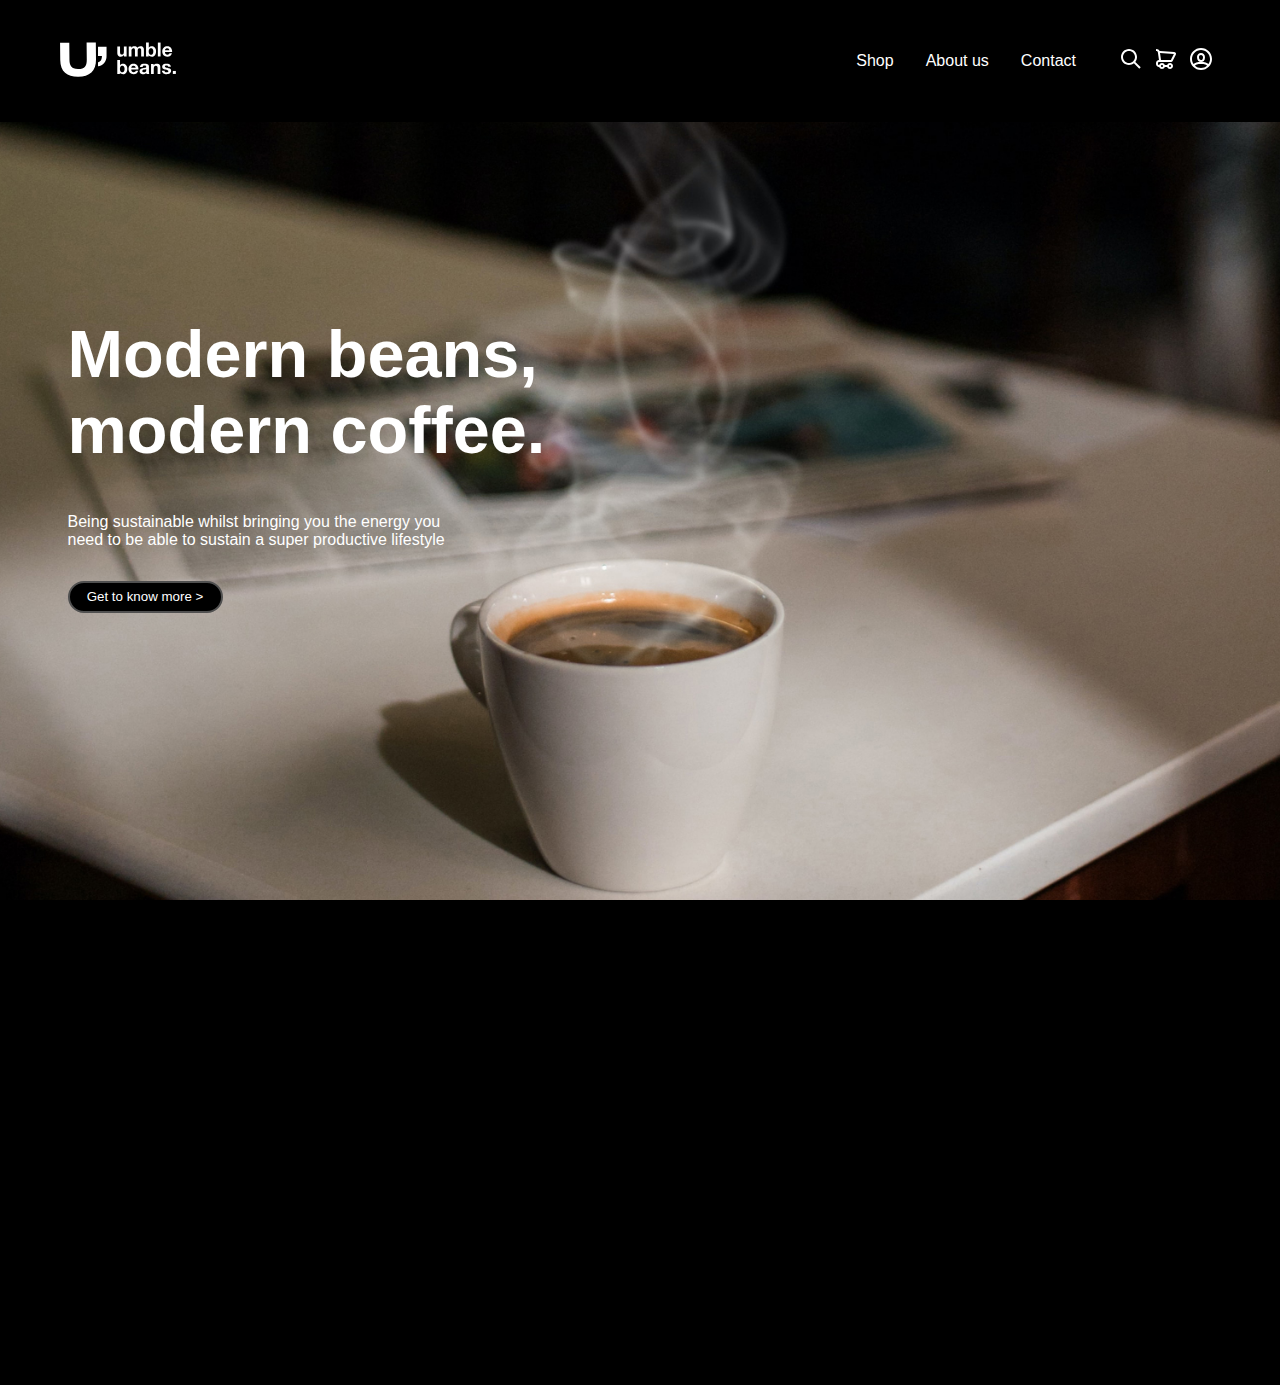
==== commit cd96c764: "nav fixed" ====
--- a/index.html
+++ b/index.html
@@ -27,7 +27,7 @@
           </div>
         </nav>
       </div>
-      <nav class="nav header-animation">
+      <nav class="nav">
         <div class="nav-left">
           <a href="./index.html">
             <img
@@ -68,7 +68,7 @@
         </div>
         <!-- <div class="chatbox"><div class="chat"></div></div> -->
       </main>
-      <footer>
+      <footer class="footer">
         <div class="links-wrapper">
           <div class="link-wrapper">
             <h3>Abous us</h3>
--- a/style.css
+++ b/style.css
@@ -74,11 +74,15 @@
 .hcontainer {
   display: grid;
   grid-template-columns: 1fr 1fr 1fr 1fr;
-  grid-template-rows: 1fr 7fr;
+  grid-template-rows: 1fr 7fr 1fr;
   grid-template-areas:
     "nav nav nav nav"
-    "main main main main";
+    "main main main main"
+    "footer footer footer footer";
   height: 100vh;
+}
+.footer {
+  grid-area: footer;
 }
 
 .main {
@@ -91,7 +95,7 @@
   grid-template-areas:
     " . . "
     "  main_content . "
-    " . chatbox ";
+    " . .  ";
   justify-items: center;
   color: #ffffff;
   background-image: url("images/background.jpg");
@@ -108,24 +112,7 @@
 .modern_h1 {
   max-width: 601px;
 }
-.chatbox {
-  grid-area: chatbox;
-  display: flex;
-  align-items: flex-end;
-  justify-content: center;
-  height: 100%;
-  justify-content: flex-end;
-  margin-right: 100px;
-}
-.chat {
-  grid-area: chat;
-  width: 49px;
-  height: 49px;
-  left: 1165px;
-  top: 783px;
-  background: #e37a2d;
-  border-radius: 16px 16px 0px 0px;
-}
+
 .btn_more {
   box-sizing: border-box;
 
@@ -176,9 +163,9 @@
     grid-template-columns: 1fr 1fr;
     grid-template-rows: 9fr 1fr;
     grid-template-areas:
-      "  main_content . "
+      "  main_content main_content "
       " . chatbox ";
-    background-image: url("Images/background.jpg");
+    background-image: url("Images/background-phone.jpg");
   }
   .main_content {
     max-width: 500px;
@@ -186,6 +173,10 @@
   }
   .nav {
     max-height: 5vh;
+    animation-name: header-animation;
+    animation-duration: 800ms;
+    animation-timing-function: cubic-bezier(0.52, 0.15, 0, 1);
+    animation-iteration-count: 1;
   }
 
   .nav-item {
@@ -201,6 +192,27 @@
     min-height: 60px;
     content: url("logos/logo-simple-white.svg");
   }
+  .nav-right {
+    padding-right: 0%;
+  }
+
+  .modern_h1 {
+    grid-area: main-content;
+    margin-top: 70px;
+  }
+
+  .intro {
+    width: 80vw;
+    font-size: 0.8rem;
+  }
+
+  .btn_more {
+    width: 50vw;
+    height: 3rem;
+    border-radius: 20px;
+    font-size: 1rem;
+  }
+
   /*The hamburger menu was implemented from codeSTACKr's youtube video: https://www.youtube.com/watch?v=dIyVTjJAkLw&ab_channel=codeSTACKr*/
   .hamburger-btn {
     position: relative;
@@ -258,7 +270,7 @@
     z-index: 2;
     display: none;
     border-radius: 0px 20px;
-    padding-left: 30%;
+    padding-left: 20%;
   }
   .slide-menu.open-slide {
     display: flex;
@@ -428,6 +440,16 @@
   cursor: pointer;
   text-decoration-line: underline;
 }
+#productsall {
+  color: black;
+  text-decoration: none;
+}
+#productsall:hover,
+#productsall:focus {
+  color: #e37a2d;
+  cursor: pointer;
+  text-decoration-line: underline;
+}
 .pslide-menu {
   display: none;
 }
@@ -554,18 +576,15 @@
 }
 
 @media only screen and (max-width: 900px) {
-  footer {
+  .links-wrapper {
+    display: none;
+  }
+  .socials-wrapper {
     display: none;
   }
 }
 
 /* HEADER ANIMATION */
-.header-animation {
-  animation-name: header-animation;
-  animation-duration: 800ms;
-  animation-timing-function: cubic-bezier(0.52, 0.15, 0, 1);
-  animation-iteration-count: 1;
-}
 
 @keyframes header-animation {
   0% {
